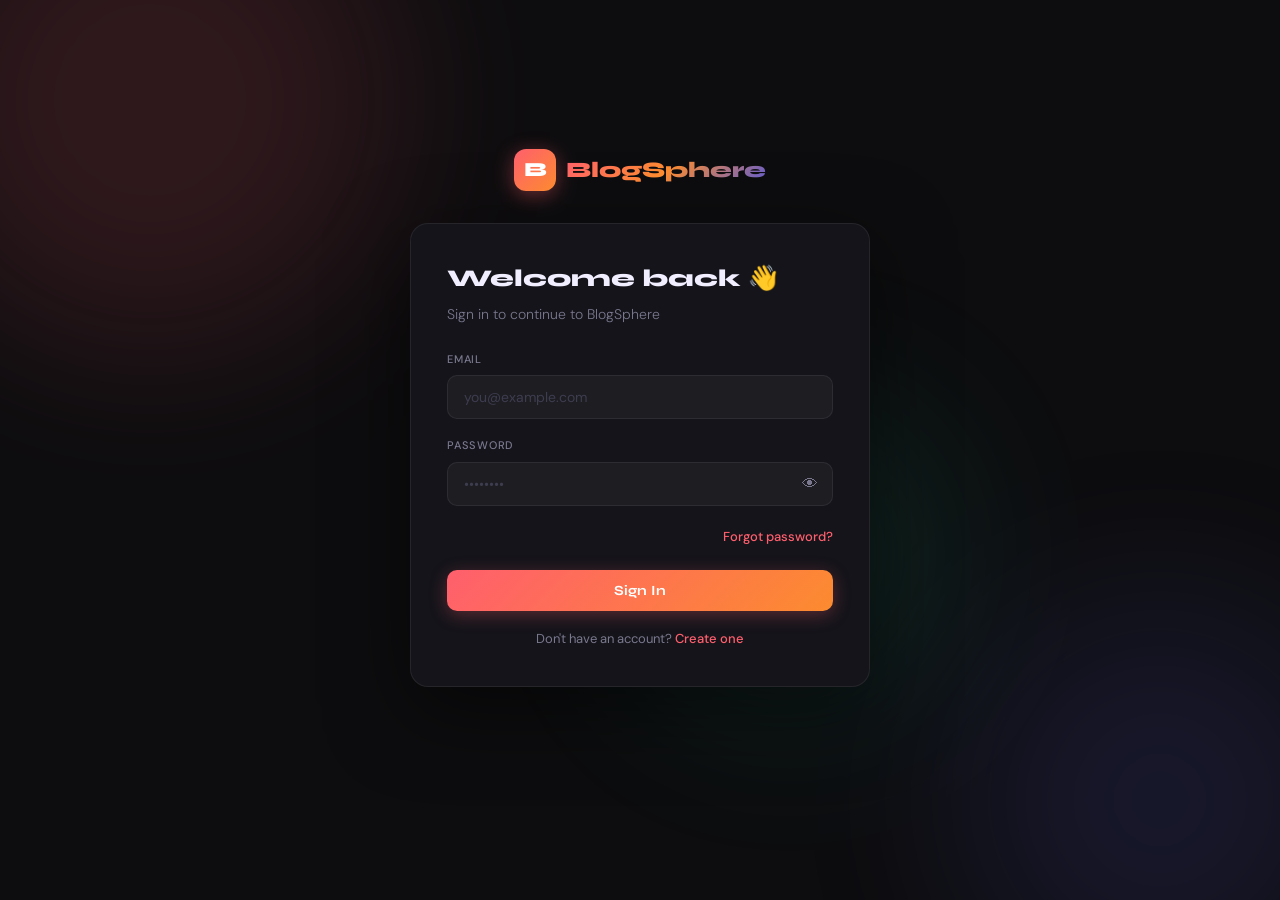
==== frontend/add_blog.html @ 54170cbe "add frontend using html-js-css and add get comments route and uploads route for image load" ====
<!DOCTYPE html>
<html lang="en">
<head>
<meta charset="UTF-8"/>
<meta name="viewport" content="width=device-width, initial-scale=1.0"/>
<title>Write — BlogSphere</title>
<link rel="stylesheet" href="css/style.css"/>
<style>
  .editor-wrap { max-width: 760px; margin: 0 auto; }
  .char-count  { font-size: 11px; color: var(--muted); text-align: right; margin-top: 4px; }

  /* View post mode */
  .post-view { max-width: 740px; margin: 0 auto; }
  .post-view-img { width: 100%; max-height: 440px; object-fit: cover; border-radius: var(--radius); margin-bottom: 28px; }
  .post-view-title { font-family: var(--font-head); font-size: 34px; font-weight: 800; line-height: 1.2; margin-bottom: 16px; }
  .post-view-meta  { display:flex; align-items:center; gap:14px; margin-bottom:28px; padding-bottom:20px; border-bottom:1px solid var(--border); }
  .post-view-body  { font-size: 16px; line-height: 1.85; color: var(--text2); white-space: pre-wrap; }

  /* Comments */
  .comments-section { margin-top: 44px; }
  .comment-item {
    display: flex; gap: 14px; padding: 16px 0;
    border-bottom: 1px solid var(--border);
  }
  .comment-avatar { width: 36px; height: 36px; border-radius: 50%; background: var(--grad2); display:flex; align-items:center; justify-content:center; font-size:13px; font-weight:700; flex-shrink:0; }
  .comment-meta { font-size: 12px; color: var(--muted); margin-top: 2px; }
  .comment-text { font-size: 14px; color: var(--text2); margin-top: 4px; line-height: 1.6; }
  .comment-actions { display:flex; gap:8px; margin-top:6px; }
</style>
</head>
<body>

<div class="blobs">
  <div class="blob blob-1"></div>
  <div class="blob blob-2"></div>
  <div class="blob blob-3"></div>
</div>

<header class="navbar" id="navbar"></header>

<div class="page-wrap">

  <!-- ══ WRITE / EDIT FORM ══ -->
  <div class="editor-wrap slide-up" id="editor-section">
    <div style="display:flex;align-items:center;gap:14px;margin-bottom:30px;">
      <div>
        <div class="title-xl" id="editor-title-h">Write a new post ✏️</div>
        <div class="subtitle">Share your thoughts with the BlogSphere community</div>
      </div>
    </div>

    <div class="card">
      <div id="editor-banner" class="banner"></div>

      <div class="form-group">
        <label>Post Title</label>
        <input type="text" id="blog-title" placeholder="An engaging title…" maxlength="120" oninput="updateCharCount('blog-title','title-count',120)"/>
        <div class="char-count"><span id="title-count">0</span> / 120</div>
      </div>

      <div class="form-group">
        <label>Content</label>
        <textarea id="blog-content" placeholder="Write your story here…" style="min-height:260px;" maxlength="5000" oninput="updateCharCount('blog-content','content-count',5000)"></textarea>
        <div class="char-count"><span id="content-count">0</span> / 5000</div>
      </div>

      <div class="form-group">
        <label>Cover Image</label>
        <!-- File upload -->
        <div class="upload-area" id="upload-area" onclick="document.getElementById('img-file').click()"
          ondragover="event.preventDefault();this.classList.add('dragover')"
          ondragleave="this.classList.remove('dragover')"
          ondrop="handleDrop(event)">
          <div class="upload-icon" id="upload-icon">🖼️</div>
          <div class="upload-text" id="upload-text">Drag & drop or <span>browse files</span></div>
          <input type="file" id="img-file" accept="image/*" style="display:none;" onchange="previewImage(this)"/>
        </div>

        <div class="divider"><span>or</span></div>

        <div class="input-wrap">
          <input type="url" id="img-url" placeholder="https://example.com/image.jpg" oninput="previewUrl(this.value)"/>
        </div>

        <!-- Image preview -->
        <div id="img-preview" style="display:none;margin-top:14px;position:relative;">
          <img id="img-preview-img" style="width:100%;max-height:240px;object-fit:cover;border-radius:12px;" alt="preview"/>
          <button onclick="clearImage()" style="position:absolute;top:8px;right:8px;background:rgba(0,0,0,0.6);border:none;color:#fff;width:28px;height:28px;border-radius:50%;cursor:pointer;font-size:14px;">×</button>
        </div>
      </div>

      <div style="display:flex;gap:12px;flex-wrap:wrap;">
        <button class="btn btn-primary" id="submit-btn" onclick="submitPost()" style="flex:1;min-width:160px;">
          🚀 Publish Post
        </button>
        <button class="btn btn-ghost" onclick="window.location.href='index.html'">Cancel</button>
      </div>
    </div>
  </div>

  <!-- ══ VIEW POST ══ -->
  <div id="view-section" style="display:none;">
    <div class="post-view fade-in">
      <button class="btn btn-ghost btn-sm" onclick="window.location.href='index.html'" style="margin-bottom:20px;">← Back to feed</button>
      <div id="view-banner" class="banner"></div>
      <img id="view-img" class="post-view-img" alt="cover" style="display:none;"/>
      <div class="post-view-title" id="view-title"></div>
      <div class="post-view-meta">
        <div class="post-avatar" id="view-avatar"></div>
        <div>
          <div id="view-author" style="font-size:14px;font-weight:500;"></div>
          <div id="view-date" style="font-size:12px;color:var(--muted);"></div>
        </div>
        <div style="margin-left:auto;display:flex;gap:8px;" id="view-actions"></div>
      </div>
      <div class="post-view-body" id="view-body"></div>

      <!-- Like / comment bar -->
      <div style="display:flex;gap:14px;margin-top:28px;padding:16px;background:var(--card);border-radius:12px;border:1px solid var(--border);">
        <button class="post-action" id="like-btn" onclick="toggleLikeView()">🤍 <span id="like-count">0</span></button>
        <span class="post-action">💬 <span id="comment-count">0</span> comments</span>
      </div>

      <!-- Comments -->
      <div class="comments-section">
        <div class="title-md" style="margin-bottom:18px;">Comments</div>

        <div id="comment-form-wrap">
          <div class="form-group">
            <textarea id="comment-input" placeholder="Share your thoughts…" style="min-height:80px;"></textarea>
          </div>
          <button class="btn btn-secondary btn-sm" onclick="submitComment()">Post Comment</button>
        </div>

        <div id="comments-list" style="margin-top:24px;"></div>
      </div>
    </div>
  </div>

</div>

<script src="js/app.js"></script>
<script>
renderNavbar("add");

const params  = new URLSearchParams(window.location.search);
const editId  = params.get("edit");   // ?edit=ID  → edit mode
const viewId  = params.get("view");   // ?view=ID  → view mode

let imageFile = null;
let currentPost = null;
let loggedInUserId = null;

// Decode JWT to get user id
function decodeJWT(token) {
  try { return JSON.parse(atob(token.split('.')[1])); } catch { return null; }
}
const jwtPayload = Auth.getAccess() ? decodeJWT(Auth.getAccess()) : null;
if (jwtPayload) loggedInUserId = parseInt(jwtPayload.sub);

// ── Char counter ──────────────────────────────
function updateCharCount(inputId, countId, max) {
  const len = document.getElementById(inputId).value.length;
  document.getElementById(countId).textContent = len;
}

// ── Image handling ────────────────────────────
function previewImage(input) {
  imageFile = input.files[0];
  if (!imageFile) return;
  const reader = new FileReader();
  reader.onload = e => showPreview(e.target.result);
  reader.readAsDataURL(imageFile);
  document.getElementById("img-url").value = "";
}

function previewUrl(url) {
  if (url.startsWith("http")) showPreview(url);
  imageFile = null;
}

function showPreview(src) {
  const wrap = document.getElementById("img-preview");
  document.getElementById("img-preview-img").src = src;
  wrap.style.display = "block";
  document.getElementById("upload-icon").textContent = "✅";
  document.getElementById("upload-text").innerHTML = "Image selected — <span>change</span>";
}

function clearImage() {
  imageFile = null;
  document.getElementById("img-url").value = "";
  document.getElementById("img-preview").style.display = "none";
  document.getElementById("img-file").value = "";
  document.getElementById("upload-icon").textContent = "🖼️";
  document.getElementById("upload-text").innerHTML = "Drag & drop or <span>browse files</span>";
}

function handleDrop(e) {
  e.preventDefault();
  document.getElementById("upload-area").classList.remove("dragover");
  const file = e.dataTransfer.files[0];
  if (file && file.type.startsWith("image/")) {
    imageFile = file;
    const reader = new FileReader();
    reader.onload = ev => showPreview(ev.target.result);
    reader.readAsDataURL(file);
  }
}

// ── Submit (create / update) ──────────────────
async function submitPost() {
  if (!requireAuth()) return;
  const title   = document.getElementById("blog-title").value.trim();
  const content = document.getElementById("blog-content").value.trim();
  const imgUrl  = document.getElementById("img-url").value.trim();
  const image_file=document.getElementById("uplod-area");

  if (!title || !content) return showBanner("editor-banner", "Title and content are required.");

  const btn = document.getElementById("submit-btn");
  setLoading(btn, true);

  try {
    let body; 
    let headers = {};
    const method   = editId ? "PUT" : "POST";
    const endpoint = editId ? `/update_blog/${editId}` : "/add_blog";

    if (imageFile) {
      body = new FormData();
      body.append("title", title);
      body.append("content", content);
      body.append("image_file", imageFile);
    } else {
      headers["Content-Type"] = "application/json";
      body = JSON.stringify({ title, content, image_url: imgUrl || undefined });
    }

    const res  = await apiFetch(endpoint, { method, headers, body });
    const data = await res.json();
    setLoading(btn, false, editId ? "Update Post" : "🚀 Publish Post");

    if (res.ok) {
      toast(editId ? "Post updated!" : "Post published!", "success");
      setTimeout(() => window.location.href = "index.html", 900);
    } else {
      showBanner("editor-banner", data.error || "Failed to save post.");
    }
  } catch {
    setLoading(btn, false, editId ? "Update Post" : "🚀 Publish Post");
    showBanner("editor-banner", "Network error.");
  }
}

// ── Load post for editing ─────────────────────
async function loadForEdit(id) {
  try {
    const res  = await apiFetch(`/edit_blog/${id}`);
    const data = await res.json();
    if (!res.ok) { toast(data.error || "Could not load post.", "error"); return; }
    document.getElementById("blog-title").value   = data.title || "";
    document.getElementById("blog-content").value = data.content || "";
    updateCharCount("blog-title",   "title-count",   120);
    updateCharCount("blog-content", "content-count", 5000);
    if (data.image) { showPreview(imgSrc(data.image)); document.getElementById("img-url").value = data.image; }
    document.getElementById("editor-title-h").textContent = "Edit post ✏️";
    document.getElementById("submit-btn").textContent = "Update Post";
  } catch {
    toast("Network error.", "error");
  }
}

// ── View post ─────────────────────────────────
async function loadViewPost(id) {
  document.getElementById("editor-section").style.display = "none";
  document.getElementById("view-section").style.display   = "block";

  try {
    // Fetch from home feed to get this post's data
    const res  = await apiFetch("/home");
    const data = await res.json();
    const post = (data.posts || []).find(p => p.id == id);

    if (!post) { showBanner("view-banner", "Post not found."); return; }
    currentPost = post;

    const img = document.getElementById("view-img");
    if (post.image) { img.src = imgSrc(post.image); img.style.display = "block"; }

    document.getElementById("view-title").textContent  = post.title;
    document.getElementById("view-body").textContent   = post.content;
    document.getElementById("view-avatar").textContent = initials(post.author_name || "U");
    document.getElementById("view-author").textContent = post.author_name || "Author";
    document.getElementById("view-date").textContent   = fmtDate(post.created_at);
    document.getElementById("like-count").textContent  = post.like_count || post.like || 0;
    document.getElementById("comment-count").textContent = post.comment_count || post.Comment || 0;

    if (post.is_liked) {
      const lb = document.getElementById("like-btn");
      lb.className = "post-action liked"; lb.innerHTML = `❤️ <span id="like-count">${document.getElementById("like-count").textContent}</span>`;
    }

    // Owner actions
    if (loggedInUserId && post.user_id === loggedInUserId) {
      document.getElementById("view-actions").innerHTML = `
        <a href="add_blog.html?edit=${post.id}" class="btn btn-ghost btn-sm">✏️ Edit</a>
        <button class="btn btn-danger btn-sm" onclick="confirmDeletePost(${post.id})">🗑 Delete</button>`;
    }

    // Hide comment form if not logged in
    if (!Auth.isLoggedIn()) {
      document.getElementById("comment-form-wrap").innerHTML =
        `<p style="color:var(--muted);font-size:14px;"><a href="login.html" class="link">Sign in</a> to leave a comment.</p>`;
    }

    loadComments(id);
  } catch {
    showBanner("view-banner", "Failed to load post.");
  }
}

async function loadComments(postId) {
  try {
    const res = await apiFetch(`/comments/${postId}`);
    const data = await res.json();

    const comments = data.comment;

    const box = document.getElementById("comments-list");

    if (!comments.length) {
      box.innerHTML = `<p style="color:var(--muted);font-size:13px;">No comments yet</p>`;
      return;
    }

    box.innerHTML = comments.map(c => `
      <div class="comment-item">
        <div class="comment-avatar">${initials(c.user_name || "U")}</div>

        <div class="comment-content">
          <div class="comment-meta">
            <span class="comment-user">${c.user_name || "User"}</span>
            <span class="comment-date">${fmtDate(c.created_at)}</span>
          </div>

          <div class="comment-text">${c.comment}</div>

          ${c.is_own ? `
            <div class="comment-actions">
              <button onclick="editComment(${c.id})">Edit</button>
              <button onclick="deleteComment(${c.id})">Delete</button>
            </div>
          ` : ""}
        </div>
      </div>
    `).join("");

  } catch (err) {
    console.error(err);
    document.getElementById("comments-list").innerHTML =
      `<p style="color:red;">Failed to load comments</p>`;
  }
}
async function submitComment() {
  if (!Auth.isLoggedIn()) { window.location.href = "login.html"; return; }
  const text = document.getElementById("comment-input").value.trim();
  if (!text) return;
  try {
    const res  = await apiFetch(`/comment/${viewId}`, {
      method: "POST",
      headers: { "Content-Type": "application/json" },
      body: JSON.stringify({ comment: text }),
    });
    const data = await res.json();
    if (res.ok) {
      toast("Comment posted!", "success");
      document.getElementById("comment-input").value = "";
      const cnt = document.getElementById("comment-count");
      cnt.textContent = parseInt(cnt.textContent || 0) + 1;
      // Prepend comment
      const list = document.getElementById("comments-list");
      const div  = document.createElement("div");
      div.className = "comment-item fade-in";
      div.innerHTML = `
        <div class="comment-avatar">${initials("You")}</div>
        <div style="flex:1;">
          <div style="font-size:14px;font-weight:500;">You</div>
          <div class="comment-meta">Just now</div>
          <div class="comment-text">${text}</div>
          <div class="comment-actions">
            <button class="btn btn-danger btn-sm" onclick="deleteComment(${data.comment.id},this.closest('.comment-item'))">Delete</button>
          </div>
        </div>`;
      if (list.firstChild) list.insertBefore(div, list.firstChild);
      else list.appendChild(div);
    } else {
      toast(data.error || "Failed to post comment.", "error");
    }
  } catch {
    toast("Network error.", "error");
  }
}
function editComment(id) {
  const textEl = document.getElementById(`c-text-${id}`);
  const oldText = textEl.innerText;

  textEl.innerHTML = `
    <input type="text" id="edit-${id}" value="${oldText}" style="width:100%;padding:6px;" />
    <button onclick="saveComment(${id})">Save</button>
    <button onclick="cancelEdit(${id}, \`${oldText}\`)">Cancel</button>
  `;
}
async function saveComment(id) {
  const input = document.getElementById(`edit-${id}`);
  const newText = input.value.trim();

  if (!newText) {
    toast("Comment cannot be empty", "error");
    return;
  }

  try {
    const res = await apiFetch(`update_comment/comment/${id}`, {
      method: "PUT",
      body: JSON.stringify({ comment: newText })
    });

    if (res.ok) {
      // Update UI instantly (no reload)
      const textEl = document.getElementById(`c-text-${id}`);
      textEl.innerHTML = newText;

      toast("Comment updated", "success");
    } else {
      toast("Update failed", "error");
    }

  } catch (err) {
    console.error(err);
    toast("Server error", "error");
  }
}
async function deleteComment(commentId, el) {
  try {
    const res = await apiFetch(`/delete_comment/${commentId}`, { method: "DELETE" });
    if (res.ok || res.status === 204) {
      el?.remove();
      toast("Comment deleted.", "info");
    }
  } catch { toast("Network error.", "error"); }
}
function cancelEdit(id, oldText) {
  const textEl = document.getElementById(`c-text-${id}`);
  textEl.innerHTML = oldText;
}
// ── Like (view mode) ──────────────────────────
async function toggleLikeView() {
  if (!Auth.isLoggedIn()) { window.location.href = "login.html"; return; }
  try {
    const res  = await apiFetch(`/like/${viewId}`, { method: "POST" });
    const data = await res.json();
    if (res.ok) {
      const liked = data.msg === "like";
      const lb    = document.getElementById("like-btn");
      const cnt   = document.getElementById("like-count");
      lb.className = `post-action ${liked ? 'liked' : ''}`;
      const cur = parseInt(cnt.textContent) || 0;
      cnt.textContent = liked ? cur + 1 : Math.max(0, cur - 1);
      lb.innerHTML = `${liked ? '❤️' : '🤍'} <span id="like-count">${cnt.textContent}</span>`;
    }
  } catch { toast("Network error.", "error"); }
}

// ── Delete post ───────────────────────────────
function confirmDeletePost(id) {
  confirmModal("Delete Post?", "This cannot be undone.", () => deletePost(id));
}
async function deletePost(id) {
  try {
    const res = await apiFetch(`/delete_blog/${id}`, { method: "DELETE" });
    if (res.ok || res.status === 204) {
      toast("Post deleted.", "info");
      setTimeout(() => window.location.href = "index.html", 800);
    }
  } catch { toast("Network error.", "error"); }
}

// ── Init ──────────────────────────────────────
if (viewId) {
  document.title = "Post — BlogSphere";
  loadViewPost(viewId);
} else {
  if (!requireAuth()) { /* redirects */ }
  else if (editId) loadForEdit(editId);
}
</script>
</body>
</html>
---- frontend/css/style.css ----
/* ═══════════════════════════════════════════════
   BlogSphere — Global Stylesheet
   ═══════════════════════════════════════════════ */

@import url('https://fonts.googleapis.com/css2?family=Syne:wght@400;600;700;800&family=DM+Sans:ital,opsz,wght@0,9..40,300;0,9..40,400;0,9..40,500;1,9..40,300&display=swap');

/* ── Variables ──────────────────────────────── */
:root {
  --bg:        #0d0d0f;
  --card:      #14141a;
  --card2:     #1a1a24;
  --border:    rgba(255,255,255,0.07);
  --border2:   rgba(255,255,255,0.12);
  --text:      #f0eeff;
  --text2:     #b8b5cc;
  --muted:     #7a788e;
  --c1:        #ff5f6d;
  --c2:        #fc8b2f;
  --c3:        #5b5bd6;
  --c4:        #22d3a5;
  --c5:        #f9e04b;
  --grad:      linear-gradient(135deg, var(--c1), var(--c2));
  --grad2:     linear-gradient(135deg, var(--c3), var(--c4));
  --grad3:     linear-gradient(135deg, var(--c1), var(--c2), var(--c3));
  --input-bg:  rgba(255,255,255,0.04);
  --radius:    18px;
  --radius-sm: 10px;
  --shadow:    0 24px 80px rgba(0,0,0,0.5);
  --shadow-sm: 0 8px 30px rgba(0,0,0,0.3);
  --font-head: 'Syne', sans-serif;
  --font-body: 'DM Sans', sans-serif;
  --nav-h:     64px;
  --trans:     all 0.2s cubic-bezier(0.22,1,0.36,1);
}

/* ── Reset ──────────────────────────────────── */
*, *::before, *::after { box-sizing: border-box; margin: 0; padding: 0; }
html { scroll-behavior: smooth; }
body {
  background: var(--bg);
  color: var(--text);
  font-family: var(--font-body);
  font-size: 15px;
  line-height: 1.6;
  min-height: 100vh;
  -webkit-font-smoothing: antialiased;
}
a { text-decoration: none; color: inherit; }
img { max-width: 100%; border-radius: var(--radius-sm); }
button { cursor: pointer; font-family: var(--font-body); }
input, textarea, select { font-family: var(--font-body); }

/* ── Animated background blobs ─────────────── */
.blobs {
  position: fixed; inset: 0; pointer-events: none;
  z-index: 0; overflow: hidden;
}
.blob {
  position: absolute; border-radius: 50%;
  filter: blur(90px); opacity: 0.14;
  animation: drift 14s ease-in-out infinite alternate;
}
.blob-1 { width: 500px; height: 500px; background: var(--c1); top: -150px; left: -100px; animation-duration: 16s; }
.blob-2 { width: 400px; height: 400px; background: var(--c3); bottom: -100px; right: -80px; animation-duration: 12s; animation-delay: -4s; }
.blob-3 { width: 300px; height: 300px; background: var(--c4); top: 45%; left: 50%; animation-duration: 18s; animation-delay: -8s; }

@keyframes drift {
  from { transform: translate(0,0) scale(1); }
  to   { transform: translate(50px, 35px) scale(1.1); }
}

/* ── Navbar ─────────────────────────────────── */
.navbar {
  position: sticky; top: 0; z-index: 100;
  height: var(--nav-h);
  background: rgba(13,13,15,0.85);
  backdrop-filter: blur(20px);
  border-bottom: 1px solid var(--border);
  display: flex; align-items: center;
  padding: 0 28px;
  gap: 20px;
}
.nav-logo {
  display: flex; align-items: center; gap: 10px;
  font-family: var(--font-head); font-weight: 800; font-size: 18px;
  background: var(--grad3); -webkit-background-clip: text;
  -webkit-text-fill-color: transparent; background-clip: text;
}
.nav-logo-icon {
  width: 36px; height: 36px; border-radius: 10px;
  background: var(--grad);
  display: flex; align-items: center; justify-content: center;
  font-size: 16px; font-family: var(--font-head); font-weight: 800;
  color: #fff; box-shadow: 0 4px 16px rgba(255,95,109,0.35);
  flex-shrink: 0;
}
.nav-spacer { flex: 1; }
.nav-links { display: flex; align-items: center; gap: 6px; }
.nav-link {
  padding: 7px 14px; border-radius: var(--radius-sm);
  font-size: 14px; font-weight: 500; color: var(--muted);
  border: none; background: none;
  transition: var(--trans);
}
.nav-link:hover { color: var(--text); background: var(--input-bg); }
.nav-link.active { color: var(--text); background: var(--input-bg); }
.nav-btn {
  padding: 8px 18px; border-radius: var(--radius-sm);
  font-size: 14px; font-weight: 700; font-family: var(--font-head);
  border: none; background: var(--grad); color: #fff;
  box-shadow: 0 4px 14px rgba(255,95,109,0.3);
  transition: var(--trans);
}
.nav-btn:hover { transform: translateY(-2px); box-shadow: 0 6px 20px rgba(255,95,109,0.4); }
.nav-avatar {
  width: 36px; height: 36px; border-radius: 50%;
  background: var(--grad2); display: flex; align-items: center;
  justify-content: center; font-weight: 700; font-size: 14px;
  cursor: pointer; border: 2px solid transparent;
  transition: var(--trans);
}
.nav-avatar:hover { border-color: var(--c4); }

/* ── Page layout ────────────────────────────── */
.page-wrap {
  position: relative; z-index: 1;
  max-width: 1100px; margin: 0 auto;
  padding: 36px 20px;
}
.page-center {
  position: relative; z-index: 1;
  display: flex; align-items: center; justify-content: center;
  min-height: calc(100vh - var(--nav-h));
  padding: 20px;
}

/* ── Card ───────────────────────────────────── */
.card {
  background: var(--card);
  border: 1px solid var(--border);
  border-radius: var(--radius);
  padding: 36px;
  box-shadow: var(--shadow);
}
.card-sm { padding: 24px; }
.card-hover {
  transition: var(--trans);
}
.card-hover:hover {
  border-color: var(--border2);
  transform: translateY(-3px);
  box-shadow: 0 32px 80px rgba(0,0,0,0.55);
}

/* ── Auth card ──────────────────────────────── */
.auth-wrap { width: 100%; max-width: 460px; }
.auth-logo {
  display: flex; align-items: center; gap: 10px;
  margin-bottom: 32px; justify-content: center;
}
.auth-logo-icon {
  width: 42px; height: 42px; border-radius: 12px;
  background: var(--grad);
  display: flex; align-items: center; justify-content: center;
  font-size: 20px; font-family: var(--font-head); font-weight: 800;
  color: #fff; box-shadow: 0 4px 20px rgba(255,95,109,0.4);
}
.auth-logo-name {
  font-family: var(--font-head); font-size: 22px; font-weight: 800;
  background: var(--grad3); -webkit-background-clip: text;
  -webkit-text-fill-color: transparent; background-clip: text;
}

/* ── Typography ─────────────────────────────── */
.title-xl { font-family: var(--font-head); font-size: 32px; font-weight: 800; line-height: 1.15; }
.title-lg { font-family: var(--font-head); font-size: 24px; font-weight: 800; }
.title-md { font-family: var(--font-head); font-size: 18px; font-weight: 700; }
.title-sm { font-family: var(--font-head); font-size: 15px; font-weight: 700; }
.subtitle  { color: var(--muted); font-size: 14px; font-weight: 300; margin-top: 4px; }
.text-muted { color: var(--muted); }
.text-c1 { color: var(--c1); }
.text-c4 { color: var(--c4); }
.grad-text {
  background: var(--grad3); -webkit-background-clip: text;
  -webkit-text-fill-color: transparent; background-clip: text;
}

/* ── Steps indicator ────────────────────────── */
.steps { display: flex; gap: 6px; margin-bottom: 24px; }
.step-dot { height: 4px; border-radius: 4px; background: var(--border); flex: 1; transition: background 0.4s; }
.step-dot.active { background: var(--grad); }
.step-dot.done   { background: var(--c4); }

/* ── Form elements ──────────────────────────── */
.form-group { margin-bottom: 18px; }
.form-row { display: grid; grid-template-columns: 1fr 1fr; gap: 14px; }
label {
  display: block; font-size: 11px; font-weight: 500;
  color: var(--muted); margin-bottom: 7px;
  letter-spacing: 0.07em; text-transform: uppercase;
}
.input-wrap { position: relative; }

input[type="text"],
input[type="email"],
input[type="password"],
input[type="url"],
textarea, select {
  width: 100%; padding: 12px 16px;
  background: var(--input-bg);
  border: 1px solid var(--border);
  border-radius: var(--radius-sm);
  color: var(--text); font-size: 14px;
  outline: none; transition: border 0.2s, box-shadow 0.2s;
  appearance: none;
}
textarea { resize: vertical; min-height: 120px; line-height: 1.6; }
input:focus, textarea:focus, select:focus {
  border-color: var(--c3);
  box-shadow: 0 0 0 3px rgba(91,91,214,0.15);
}
input::placeholder, textarea::placeholder { color: #3e3d50; }
.eye-btn {
  position: absolute; right: 13px; top: 50%; transform: translateY(-50%);
  background: none; border: none; color: var(--muted); font-size: 16px;
  padding: 2px; line-height: 1; transition: color 0.2s;
}
.eye-btn:hover { color: var(--text); }

/* File upload */
.upload-area {
  border: 2px dashed var(--border2); border-radius: var(--radius-sm);
  padding: 28px; text-align: center; cursor: pointer;
  transition: var(--trans); background: var(--input-bg);
}
.upload-area:hover { border-color: var(--c3); background: rgba(91,91,214,0.05); }
.upload-area.dragover { border-color: var(--c4); background: rgba(34,211,165,0.05); }
.upload-icon { font-size: 32px; margin-bottom: 8px; }
.upload-text { font-size: 13px; color: var(--muted); }
.upload-text span { color: var(--c3); font-weight: 500; }

/* OTP boxes */
.otp-row { display: flex; gap: 10px; }
.otp-row input {
  flex: 1; text-align: center; font-size: 22px;
  font-family: var(--font-head); font-weight: 700;
  padding: 13px 4px; letter-spacing: 0.05em;
}

/* Password strength */
.strength-bar { display: flex; gap: 4px; margin-top: 7px; }
.strength-seg { height: 3px; flex: 1; border-radius: 3px; background: var(--border); transition: background 0.3s; }
.strength-label { font-size: 11px; color: var(--muted); margin-top: 4px; }

/* ── Buttons ────────────────────────────────── */
.btn {
  display: inline-flex; align-items: center; justify-content: center;
  gap: 8px; padding: 12px 22px;
  border: none; border-radius: var(--radius-sm); cursor: pointer;
  font-family: var(--font-head); font-size: 14px; font-weight: 700;
  letter-spacing: 0.02em; transition: var(--trans);
  white-space: nowrap;
}
.btn-full { width: 100%; }
.btn-primary {
  background: var(--grad); color: #fff;
  box-shadow: 0 4px 18px rgba(255,95,109,0.3);
}
.btn-primary:hover { transform: translateY(-2px); box-shadow: 0 8px 26px rgba(255,95,109,0.4); }
.btn-primary:active { transform: translateY(0); }
.btn-secondary {
  background: var(--grad2); color: #fff;
  box-shadow: 0 4px 18px rgba(91,91,214,0.3);
}
.btn-secondary:hover { transform: translateY(-2px); box-shadow: 0 8px 26px rgba(91,91,214,0.4); }
.btn-ghost {
  background: var(--input-bg); border: 1px solid var(--border);
  color: var(--muted);
}
.btn-ghost:hover { color: var(--text); border-color: var(--border2); }
.btn-danger {
  background: rgba(255,95,109,0.12); border: 1px solid rgba(255,95,109,0.25);
  color: var(--c1);
}
.btn-danger:hover { background: rgba(255,95,109,0.2); }
.btn-sm { padding: 7px 14px; font-size: 12px; }
.btn-icon { width: 38px; height: 38px; padding: 0; border-radius: 10px; }

.btn-loading { pointer-events: none; opacity: 0.7; }
.btn-loading::after {
  content: ''; display: inline-block; width: 13px; height: 13px;
  border: 2px solid rgba(255,255,255,0.3); border-top-color: #fff;
  border-radius: 50%; animation: spin 0.7s linear infinite;
}
@keyframes spin { to { transform: rotate(360deg); } }

/* ── Banners ─────────────────────────────────── */
.banner {
  border-radius: var(--radius-sm); padding: 12px 16px;
  font-size: 13px; margin-bottom: 18px; display: none;
  animation: fadeDown 0.3s ease;
}
@keyframes fadeDown {
  from { opacity: 0; transform: translateY(-6px); }
  to   { opacity: 1; transform: translateY(0); }
}
.banner.show-error   { background: rgba(255,95,109,0.1); border: 1px solid rgba(255,95,109,0.28); color: #ff8a94; display: block; }
.banner.show-success { background: rgba(34,211,165,0.08); border: 1px solid rgba(34,211,165,0.28); color: var(--c4); display: block; }
.banner.show-info    { background: rgba(91,91,214,0.08); border: 1px solid rgba(91,91,214,0.28); color: #8b8bec; display: block; }

/* ── Divider ─────────────────────────────────── */
.divider { display: flex; align-items: center; gap: 12px; margin: 20px 0; }
.divider::before, .divider::after { content: ''; flex: 1; height: 1px; background: var(--border); }
.divider span { color: var(--muted); font-size: 12px; }

/* ── Link row ────────────────────────────────── */
.link-row { text-align: center; font-size: 13px; color: var(--muted); margin-top: 18px; }
.link { color: var(--c1); cursor: pointer; font-weight: 500; }
.link:hover { text-decoration: underline; }

/* ── Timer ───────────────────────────────────── */
.timer { font-size: 12px; color: var(--muted); text-align: center; margin-top: 12px; }
.timer span { color: var(--c2); font-weight: 600; }

/* ── Post card ───────────────────────────────── */
.posts-grid {
  display: grid;
  grid-template-columns: repeat(auto-fill, minmax(320px, 1fr));
  gap: 22px;
}
.post-card {
  background: var(--card);
  border: 1px solid var(--border);
  border-radius: var(--radius);
  overflow: hidden; cursor: pointer;
  transition: var(--trans);
}
.post-card:hover {
  border-color: var(--border2);
  transform: translateY(-4px);
  box-shadow: 0 28px 70px rgba(0,0,0,0.5);
}
.post-img {
  width: 100%; height: 200px; object-fit: cover;
  background: var(--card2); display: block;
}
.post-img-placeholder {
  width: 100%; height: 200px;
  background: linear-gradient(135deg, var(--card2), var(--card));
  display: flex; align-items: center; justify-content: center;
  font-size: 40px; color: var(--border2);
}
.post-body { padding: 22px; }
.post-meta {
  display: flex; align-items: center; gap: 10px;
  margin-bottom: 12px;
}
.post-avatar {
  width: 32px; height: 32px; border-radius: 50%;
  background: var(--grad2); display: flex; align-items: center;
  justify-content: center; font-size: 12px; font-weight: 700;
  flex-shrink: 0;
}
.post-author { font-size: 13px; font-weight: 500; }
.post-date   { font-size: 12px; color: var(--muted); margin-left: auto; }
.post-title  { font-family: var(--font-head); font-size: 17px; font-weight: 700; margin-bottom: 8px; line-height: 1.3; }
.post-excerpt { font-size: 13px; color: var(--text2); line-height: 1.6; display: -webkit-box; -webkit-line-clamp: 3; -webkit-box-orient: vertical; overflow: hidden; }
.post-footer {
  display: flex; align-items: center; gap: 16px;
  padding: 14px 22px; border-top: 1px solid var(--border);
}
.post-action {
  display: flex; align-items: center; gap: 6px;
  font-size: 13px; color: var(--muted);
  background: none; border: none; padding: 6px 10px; border-radius: 8px;
  transition: var(--trans);
}
.post-action:hover { background: var(--input-bg); color: var(--text); }
.post-action.liked { color: var(--c1); }
.post-action.liked span { color: var(--c1); }
.follow-btn {
  margin-left: auto; padding: 5px 14px; border-radius: 20px;
  font-size: 12px; font-weight: 600; font-family: var(--font-head);
  border: 1px solid var(--border2); background: transparent; color: var(--text2);
  transition: var(--trans);
}
.follow-btn:hover, .follow-btn.following { background: var(--grad2); color: #fff; border-color: transparent; }

/* ── Profile ─────────────────────────────────── */
.profile-banner {
  height: 200px; border-radius: var(--radius);
  background: var(--grad3); opacity: 0.8;
  position: relative; overflow: hidden; margin-bottom: 0;
}
.profile-banner::after {
  content: ''; position: absolute; inset: 0;
  background: linear-gradient(to bottom, transparent 50%, var(--bg) 100%);
}
.profile-header {
  display: flex; align-items: flex-end; gap: 20px;
  padding: 0 28px 24px; margin-top: -60px; position: relative; z-index: 1;
}
.profile-pic {
  width: 96px; height: 96px; border-radius: 50%;
  border: 4px solid var(--bg); object-fit: cover;
  background: var(--grad2); display: flex; align-items: center;
  justify-content: center; font-size: 36px; font-weight: 800;
  font-family: var(--font-head); flex-shrink: 0;
  overflow: hidden;
}
.profile-info { flex: 1; padding-bottom: 4px; }
.profile-name { font-family: var(--font-head); font-size: 22px; font-weight: 800; }
.profile-bio  { font-size: 14px; color: var(--muted); margin-top: 2px; }
.profile-stats { display: flex; gap: 24px; margin-top: 12px; }
.stat-item { text-align: center; }
.stat-num { font-family: var(--font-head); font-size: 20px; font-weight: 800; }
.stat-lbl { font-size: 11px; color: var(--muted); text-transform: uppercase; letter-spacing: 0.06em; }

/* ── Tabs ─────────────────────────────────────── */
.tabs { display: flex; gap: 4px; border-bottom: 1px solid var(--border); margin-bottom: 28px; }
.tab {
  padding: 10px 20px; font-size: 14px; font-weight: 600;
  font-family: var(--font-head); color: var(--muted); cursor: pointer;
  border-bottom: 2px solid transparent; margin-bottom: -1px;
  transition: var(--trans); background: none; border-top: none; border-left: none; border-right: none;
}
.tab:hover { color: var(--text); }
.tab.active { color: var(--text); border-bottom-color: var(--c1); }

/* ── Empty state ─────────────────────────────── */
.empty-state {
  text-align: center; padding: 60px 20px;
  color: var(--muted);
}
.empty-state .empty-icon { font-size: 48px; margin-bottom: 14px; }
.empty-state p { font-size: 14px; }

/* ── Tag / badge ─────────────────────────────── */
.badge {
  display: inline-flex; align-items: center;
  padding: 3px 10px; border-radius: 20px; font-size: 11px; font-weight: 600;
  letter-spacing: 0.04em; text-transform: uppercase;
}
.badge-c1 { background: rgba(255,95,109,0.12); color: var(--c1); }
.badge-c3 { background: rgba(91,91,214,0.12); color: #8b8bec; }
.badge-c4 { background: rgba(34,211,165,0.1); color: var(--c4); }

/* ── Toast ───────────────────────────────────── */
.toast-container {
  position: fixed; bottom: 24px; right: 24px;
  z-index: 9999; display: flex; flex-direction: column; gap: 10px;
}
.toast {
  padding: 14px 20px; border-radius: var(--radius-sm);
  font-size: 13px; font-weight: 500; min-width: 240px;
  box-shadow: var(--shadow-sm);
  animation: toastIn 0.35s cubic-bezier(0.22,1,0.36,1);
}
.toast.success { background: rgba(34,211,165,0.15); border: 1px solid rgba(34,211,165,0.3); color: var(--c4); }
.toast.error   { background: rgba(255,95,109,0.15); border: 1px solid rgba(255,95,109,0.3); color: var(--c1); }
.toast.info    { background: rgba(91,91,214,0.15);  border: 1px solid rgba(91,91,214,0.3);  color: #8b8bec; }
@keyframes toastIn {
  from { opacity: 0; transform: translateX(20px); }
  to   { opacity: 1; transform: translateX(0); }
}

/* ── Modal ───────────────────────────────────── */
.modal-overlay {
  position: fixed; inset: 0; z-index: 500;
  background: rgba(0,0,0,0.7); backdrop-filter: blur(6px);
  display: flex; align-items: center; justify-content: center;
  padding: 20px;
}
.modal {
  background: var(--card); border: 1px solid var(--border);
  border-radius: var(--radius); padding: 32px; max-width: 440px; width: 100%;
  box-shadow: var(--shadow);
  animation: modalIn 0.35s cubic-bezier(0.22,1,0.36,1);
}
@keyframes modalIn {
  from { opacity: 0; transform: scale(0.94); }
  to   { opacity: 1; transform: scale(1); }
}
.modal-title { font-family: var(--font-head); font-size: 20px; font-weight: 800; margin-bottom: 8px; }
.modal-body  { color: var(--text2); font-size: 14px; margin-bottom: 24px; }
.modal-actions { display: flex; gap: 10px; justify-content: flex-end; }

/* ── Skeleton loader ─────────────────────────── */
.skeleton {
  background: linear-gradient(90deg, var(--card) 25%, var(--card2) 50%, var(--card) 75%);
  background-size: 200% 100%;
  animation: shimmer 1.6s infinite; border-radius: 8px;
}
@keyframes shimmer { to { background-position: -200% 0; } }

/* ── Slide-up animation ──────────────────────── */
.slide-up {
  animation: slideUp 0.45s cubic-bezier(0.22,1,0.36,1) both;
}
@keyframes slideUp {
  from { opacity: 0; transform: translateY(24px); }
  to   { opacity: 1; transform: translateY(0); }
}
.fade-in {
  animation: fadeInAnim 0.4s ease both;
}
@keyframes fadeInAnim {
  from { opacity: 0; } to { opacity: 1; }
}

/* ── Scrollbar ───────────────────────────────── */
::-webkit-scrollbar { width: 6px; }
::-webkit-scrollbar-track { background: var(--bg); }
::-webkit-scrollbar-thumb { background: var(--card2); border-radius: 3px; }
::-webkit-scrollbar-thumb:hover { background: var(--border2); }

/* ── Responsive ──────────────────────────────── */
@media (max-width: 768px) {
  .page-wrap { padding: 20px 14px; }
  .card { padding: 24px 18px; }
  .form-row { grid-template-columns: 1fr; }
  .posts-grid { grid-template-columns: 1fr; }
  .navbar { padding: 0 16px; }
  .profile-header { flex-direction: column; align-items: flex-start; }
}
@media (max-width: 480px) {
  .title-xl { font-size: 26px; }
  .otp-row input { padding: 10px 2px; font-size: 18px; }
}
/* ── Image Viewer Modal ───────────────────── */
#image-modal {
  display: none;
  position: fixed;
  inset: 0;
  background: rgba(0,0,0,0.92);
  z-index: 9999;

  align-items: center;
  justify-content: center;

  animation: fadeInAnim 0.3s ease;
  cursor: zoom-out;
}

#image-modal img {
  max-width: 92%;
  max-height: 92%;
  border-radius: 14px;
  box-shadow: 0 20px 80px rgba(0,0,0,0.6);
  animation: modalIn 0.3s ease;
}
.comment-actions button {
  font-size: 12px;
  padding: 4px 10px;
  border-radius: 6px;
}
.comment-text {
  word-wrap: break-word;
}
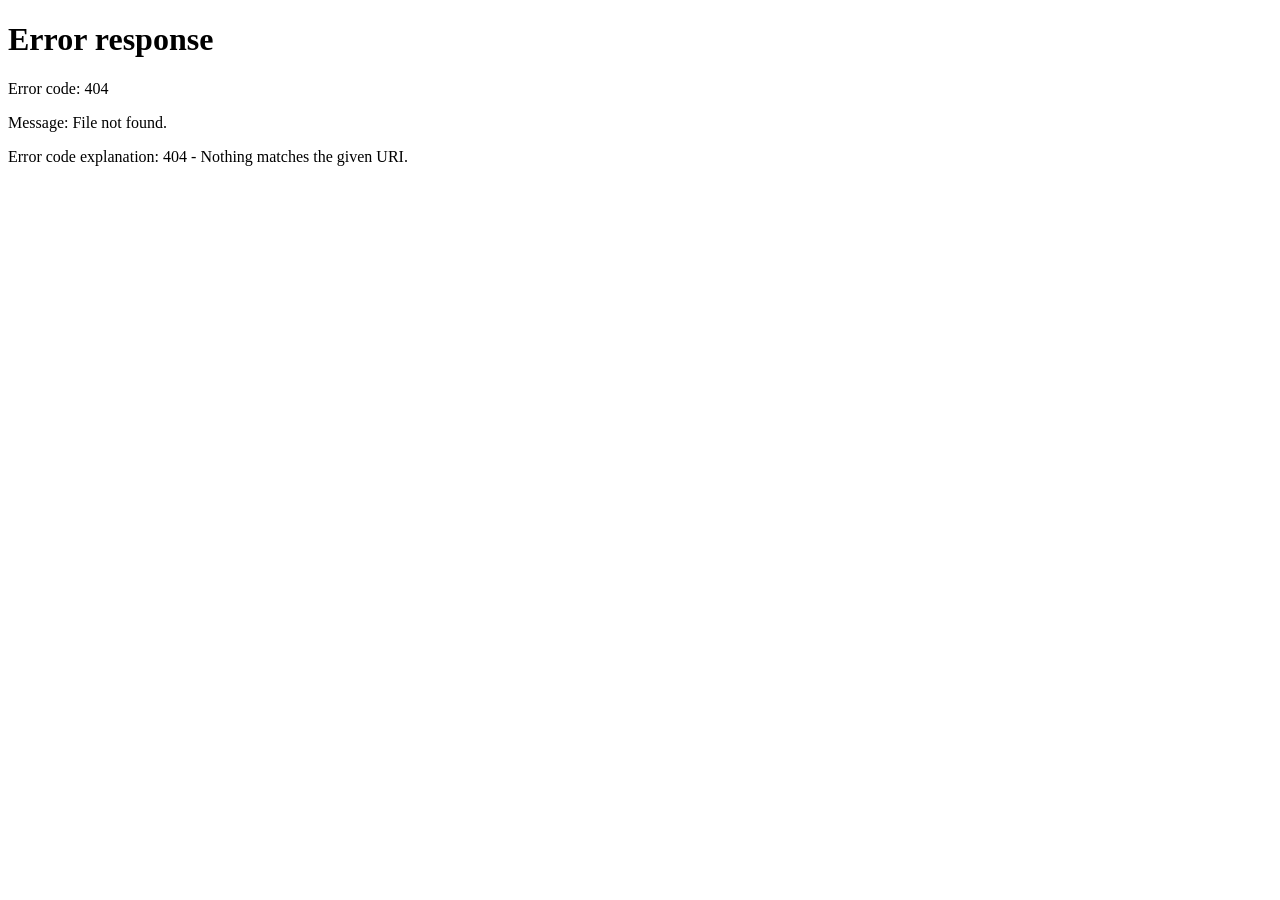
==== commit c60e558d: "change in styling of frontend and created  requirements.txt" ====
--- a/frontend/add_blog.html
+++ b/frontend/add_blog.html
@@ -269,57 +269,76 @@
   } catch {
     toast("Network error.", "error");
   }
+
 }
 
 // ── View post ─────────────────────────────────
 async function loadViewPost(id) {
+  
+  // Switch UI
   document.getElementById("editor-section").style.display = "none";
   document.getElementById("view-section").style.display   = "block";
 
   try {
-    // Fetch from home feed to get this post's data
-    const res  = await apiFetch("/home");
-    const data = await res.json();
-    const post = (data.posts || []).find(p => p.id == id);
-
-    if (!post) { showBanner("view-banner", "Post not found."); return; }
+    // ── FETCH POST ─────────────────────────
+    const res  = await apiFetch(`/get_post/${id}`);
+    const data = await res.json();
+    const post = data.posts[0];
+  // ✅ FIX: get first item
     currentPost = post;
 
+    // ── IMAGE ──────────────────────────────
     const img = document.getElementById("view-img");
-    if (post.image) { img.src = imgSrc(post.image); img.style.display = "block"; }
-
+    if (post.image) {
+      img.src = imgSrc(post.image);
+      img.style.display = "block";
+    } else {
+      img.style.display = "none";
+    }
+
+    // ── BASIC DATA ─────────────────────────
     document.getElementById("view-title").textContent  = post.title;
     document.getElementById("view-body").textContent   = post.content;
     document.getElementById("view-avatar").textContent = initials(post.author_name || "U");
     document.getElementById("view-author").textContent = post.author_name || "Author";
     document.getElementById("view-date").textContent   = fmtDate(post.created_at);
-    document.getElementById("like-count").textContent  = post.like_count || post.like || 0;
-    document.getElementById("comment-count").textContent = post.comment_count || post.Comment || 0;
-
-    if (post.is_liked) {
-      const lb = document.getElementById("like-btn");
-      lb.className = "post-action liked"; lb.innerHTML = `❤️ <span id="like-count">${document.getElementById("like-count").textContent}</span>`;
-    }
-
-    // Owner actions
+
+    // ── COUNTS ─────────────────────────────
+    document.getElementById("like-count").textContent =
+      post.like_count || 0;
+
+    document.getElementById("comment-count").textContent =
+      post.comment_count || 0;
+
+    // ── LIKE STATE (optional) ──────────────
+    const likeBtn = document.getElementById("like-btn");
+    likeBtn.className = "post-action";
+    likeBtn.innerHTML = `🤍 <span id="like-count">${post.like_count || 0}</span>`;
+
+    // ── OWNER ACTIONS ──────────────────────
     if (loggedInUserId && post.user_id === loggedInUserId) {
       document.getElementById("view-actions").innerHTML = `
         <a href="add_blog.html?edit=${post.id}" class="btn btn-ghost btn-sm">✏️ Edit</a>
-        <button class="btn btn-danger btn-sm" onclick="confirmDeletePost(${post.id})">🗑 Delete</button>`;
-    }
-
-    // Hide comment form if not logged in
+        <button class="btn btn-danger btn-sm" onclick="confirmDeletePost(${post.id})">🗑 Delete</button>
+      `;
+    }
+
+    // ── LOGIN CHECK ────────────────────────
     if (!Auth.isLoggedIn()) {
       document.getElementById("comment-form-wrap").innerHTML =
-        `<p style="color:var(--muted);font-size:14px;"><a href="login.html" class="link">Sign in</a> to leave a comment.</p>`;
-    }
-
+        `<p style="color:var(--muted);font-size:14px;">
+          <a href="login.html" class="link">Sign in</a> to leave a comment.
+        </p>`;
+    }
+
+    // ── LOAD COMMENTS (your existing API) ──
     loadComments(id);
-  } catch {
+
+  } catch (err) {
+    console.error(err);
     showBanner("view-banner", "Failed to load post.");
   }
-}
-
+}                 
 async function loadComments(postId) {
   try {
     const res = await apiFetch(`/comments/${postId}`);
@@ -344,15 +363,15 @@
             <span class="comment-date">${fmtDate(c.created_at)}</span>
           </div>
 
-          <div class="comment-text">${c.comment}</div>
+          <div class="comment-text" id="c-text-${c.id}">${c.comment}</div>
 
           ${c.is_own ? `
             <div class="comment-actions">
-              <button onclick="editComment(${c.id})">Edit</button>
-              <button onclick="deleteComment(${c.id})">Delete</button>
+              <button class="btn btn-ghost btn-sm" onclick="editComment(${c.id})">✏️Edit</button>
+              <button class="btn btn-ghost btn-sm" onclick="confirmcomment(${c.id})">🗑Delete</button>
             </div>
           ` : ""}
-        </div>
+        </div>  
       </div>
     `).join("");
 
@@ -389,7 +408,8 @@
           <div class="comment-meta">Just now</div>
           <div class="comment-text">${text}</div>
           <div class="comment-actions">
-            <button class="btn btn-danger btn-sm" onclick="deleteComment(${data.comment.id},this.closest('.comment-item'))">Delete</button>
+            
+            <button class="btn btn-danger btn-sm" onclick="confirmcomment(${data.comment.id},this.closest('.comment-item'))">Delete</button>
           </div>
         </div>`;
       if (list.firstChild) list.insertBefore(div, list.firstChild);
@@ -403,13 +423,26 @@
 }
 function editComment(id) {
   const textEl = document.getElementById(`c-text-${id}`);
+  if (!textEl) {
+    console.error("Element not found: c-text-" + id);
+    return;
+  }
   const oldText = textEl.innerText;
 
   textEl.innerHTML = `
-    <input type="text" id="edit-${id}" value="${oldText}" style="width:100%;padding:6px;" />
-    <button onclick="saveComment(${id})">Save</button>
-    <button onclick="cancelEdit(${id}, \`${oldText}\`)">Cancel</button>
+    <input 
+      type="text" 
+      id="edit-${id}" 
+      value="${oldText.replace(/"/g, '&quot;')}" 
+      style="width:100%;padding:6px;" 
+    />
+    <br> </br>
+    <button class="btn btn-ghost btn-sm" onclick="saveComment(${id})">Save</button>
+    <button class="btn btn-ghost btn-sm"  onclick="cancelEdit(${id})">Cancel</button>
   `;
+
+  // store original safely
+  textEl.dataset.old = oldText;
 }
 async function saveComment(id) {
   const input = document.getElementById(`edit-${id}`);
@@ -421,19 +454,20 @@
   }
 
   try {
-    const res = await apiFetch(`update_comment/comment/${id}`, {
+    const res = await apiFetch(`/update_comment/${id}`, {   // ✅ FIXED URL
       method: "PUT",
-      body: JSON.stringify({ comment: newText })
+      body: JSON.stringify({ updated_comment: newText })   // ✅ MATCH BACKEND
     });
 
+    const data = await res.json();
+
     if (res.ok) {
-      // Update UI instantly (no reload)
       const textEl = document.getElementById(`c-text-${id}`);
       textEl.innerHTML = newText;
 
-      toast("Comment updated", "success");
+      toast(data.msg || "Comment updated", "success");
     } else {
-      toast("Update failed", "error");
+      toast(data.error || "Update failed", "error");
     }
 
   } catch (err) {
@@ -441,19 +475,43 @@
     toast("Server error", "error");
   }
 }
-async function deleteComment(commentId, el) {
-  try {
-    const res = await apiFetch(`/delete_comment/${commentId}`, { method: "DELETE" });
-    if (res.ok || res.status === 204) {
-      el?.remove();
-      toast("Comment deleted.", "info");
-    }
-  } catch { toast("Network error.", "error"); }
-}
 function cancelEdit(id, oldText) {
   const textEl = document.getElementById(`c-text-${id}`);
   textEl.innerHTML = oldText;
 }
+
+async function deleteComment(id) {
+
+  try {
+    const res = await apiFetch(`/delete_comment/${id}`, {
+      method: "DELETE"
+    });
+
+    let data = {};
+    try {
+      data = await res.json();   // ✅ safe parse
+    } catch {
+      data = { msg: "Deleted" }; // fallback
+    }
+
+    if (res.ok) {
+      const commentEl = document
+        .getElementById(`c-text-${id}`)
+        ?.closest(".comment-item");
+
+      commentEl?.remove();
+
+      toast(data.msg || "Deleted", "success");
+    } else {
+      toast(data.error || "Delete failed", "error");
+    }
+
+  } catch (err) {
+    console.error(err);
+    toast("Server error", "error");
+  }
+}
+
 // ── Like (view mode) ──────────────────────────
 async function toggleLikeView() {
   if (!Auth.isLoggedIn()) { window.location.href = "login.html"; return; }
@@ -476,6 +534,9 @@
 function confirmDeletePost(id) {
   confirmModal("Delete Post?", "This cannot be undone.", () => deletePost(id));
 }
+function confirmcomment(id,btn){
+  confirmModal("Delete comment?","This cannot be undone.", () => deleteComment(id));
+}
 async function deletePost(id) {
   try {
     const res = await apiFetch(`/delete_blog/${id}`, { method: "DELETE" });
--- a/frontend/css/style.css
+++ b/frontend/css/style.css
@@ -322,69 +322,177 @@
 .timer { font-size: 12px; color: var(--muted); text-align: center; margin-top: 12px; }
 .timer span { color: var(--c2); font-weight: 600; }
 
-/* ── Post card ───────────────────────────────── */
+/* ── Grid ───────────────────────────────── */
 .posts-grid {
   display: grid;
   grid-template-columns: repeat(auto-fill, minmax(320px, 1fr));
   gap: 22px;
-}
+  align-items: stretch;
+}
+
+/* ── Card ───────────────────────────────── */
 .post-card {
+  position: relative;
   background: var(--card);
   border: 1px solid var(--border);
   border-radius: var(--radius);
-  overflow: hidden; cursor: pointer;
-  transition: var(--trans);
-}
+  overflow: hidden;
+  cursor: pointer;
+
+  display: flex;
+  flex-direction: column;
+  height: 430px; /* slightly increased so nothing cuts */
+
+  transition: all 0.35s ease;
+}
+
 .post-card:hover {
-  border-color: var(--border2);
-  transform: translateY(-4px);
-  box-shadow: 0 28px 70px rgba(0,0,0,0.5);
-}
+  transform: translateY(-6px);
+  box-shadow: 0 25px 70px rgba(0,0,0,0.5);
+}
+
+/* ── Image ───────────────────────────────── */
+.post-img,
+.post-img-placeholder {
+  width: 100%;
+  height: 180px; /* reduced to give space below */
+  flex-shrink: 0;
+}
+
 .post-img {
-  width: 100%; height: 200px; object-fit: cover;
-  background: var(--card2); display: block;
-}
+  object-fit: cover;
+}
+
 .post-img-placeholder {
-  width: 100%; height: 200px;
   background: linear-gradient(135deg, var(--card2), var(--card));
-  display: flex; align-items: center; justify-content: center;
-  font-size: 40px; color: var(--border2);
-}
-.post-body { padding: 22px; }
+  display: flex;
+  align-items: center;
+  justify-content: center;
+  font-size: 40px;
+  color: var(--border2);
+}
+
+/* ── Body ───────────────────────────────── */
+.post-body {
+  padding: 18px;
+  flex: 1;
+  display: flex;
+  flex-direction: column;
+}
+
+/* ── Meta ───────────────────────────────── */
 .post-meta {
-  display: flex; align-items: center; gap: 10px;
-  margin-bottom: 12px;
-}
+  display: flex;
+  align-items: center;
+  gap: 10px;
+  margin-bottom: 10px;
+}
+
 .post-avatar {
-  width: 32px; height: 32px; border-radius: 50%;
-  background: var(--grad2); display: flex; align-items: center;
-  justify-content: center; font-size: 12px; font-weight: 700;
-  flex-shrink: 0;
-}
-.post-author { font-size: 13px; font-weight: 500; }
-.post-date   { font-size: 12px; color: var(--muted); margin-left: auto; }
-.post-title  { font-family: var(--font-head); font-size: 17px; font-weight: 700; margin-bottom: 8px; line-height: 1.3; }
-.post-excerpt { font-size: 13px; color: var(--text2); line-height: 1.6; display: -webkit-box; -webkit-line-clamp: 3; -webkit-box-orient: vertical; overflow: hidden; }
+  width: 30px;
+  height: 30px;
+  border-radius: 50%;
+  background: var(--grad2);
+  display: flex;
+  align-items: center;
+  justify-content: center;
+  font-size: 12px;
+  font-weight: 700;
+}
+
+.post-author {
+  font-size: 13px;
+}
+
+.post-date {
+  font-size: 11px;
+  color: var(--muted);
+  margin-left: auto;
+}
+
+/* ── Title ───────────────────────────────── */
+.post-title {
+  font-size: 16px;
+  font-weight: 700;
+  line-height: 1.3;
+  margin-bottom: 6px;
+
+  display: -webkit-box;
+  -webkit-line-clamp: 2;
+  -webkit-box-orient: vertical;
+  overflow: hidden;
+
+  min-height: 42px; /* fixed space */
+}
+
+/* ── Excerpt ─────────────────────────────── */
+.post-excerpt {
+  font-size: 13px;
+  color: var(--text2);
+  line-height: 1.5;
+
+  display: -webkit-box;
+  -webkit-line-clamp: 3;
+  -webkit-box-orient: vertical;
+  overflow: hidden;
+
+  min-height: 58px; /* fixed space */
+}
+
+/* ── Footer (IMPORTANT FIX) ─────────────── */
 .post-footer {
-  display: flex; align-items: center; gap: 16px;
-  padding: 14px 22px; border-top: 1px solid var(--border);
-}
+  display: flex;
+  align-items: center;
+  gap: 12px;
+  padding: 12px 18px;
+  border-top: 1px solid var(--border);
+  margin-top: auto;
+
+  flex-wrap: wrap; /* 🔥 prevents button cut-off */
+}
+
+/* ── Actions ───────────────────────────── */
 .post-action {
-  display: flex; align-items: center; gap: 6px;
-  font-size: 13px; color: var(--muted);
-  background: none; border: none; padding: 6px 10px; border-radius: 8px;
-  transition: var(--trans);
-}
-.post-action:hover { background: var(--input-bg); color: var(--text); }
-.post-action.liked { color: var(--c1); }
-.post-action.liked span { color: var(--c1); }
+  display: flex;
+  align-items: center;
+  gap: 6px;
+  font-size: 13px;
+  color: var(--muted);
+  background: none;
+  border: none;
+  padding: 5px 8px;
+  border-radius: 8px;
+}
+
+.post-action:hover {
+  background: var(--input-bg);
+  color: var(--text);
+}
+
+.post-action.liked {
+  color: var(--c1);
+}
+
+/* ── Follow Button ─────────────────────── */
 .follow-btn {
-  margin-left: auto; padding: 5px 14px; border-radius: 20px;
-  font-size: 12px; font-weight: 600; font-family: var(--font-head);
-  border: 1px solid var(--border2); background: transparent; color: var(--text2);
-  transition: var(--trans);
-}
-.follow-btn:hover, .follow-btn.following { background: var(--grad2); color: #fff; border-color: transparent; }
+  margin-left: auto;
+  padding: 5px 12px;
+  border-radius: 20px;
+  font-size: 12px;
+  font-weight: 600;
+  border: 1px solid var(--border2);
+  background: transparent;
+  color: var(--text2);
+
+  white-space: nowrap; /* 🔥 prevents breaking */
+}
+
+.follow-btn.following,
+.follow-btn:hover {
+  background: var(--grad2);
+  color: #fff;
+  border-color: transparent;
+}
 
 /* ── Profile ─────────────────────────────────── */
 .profile-banner {
